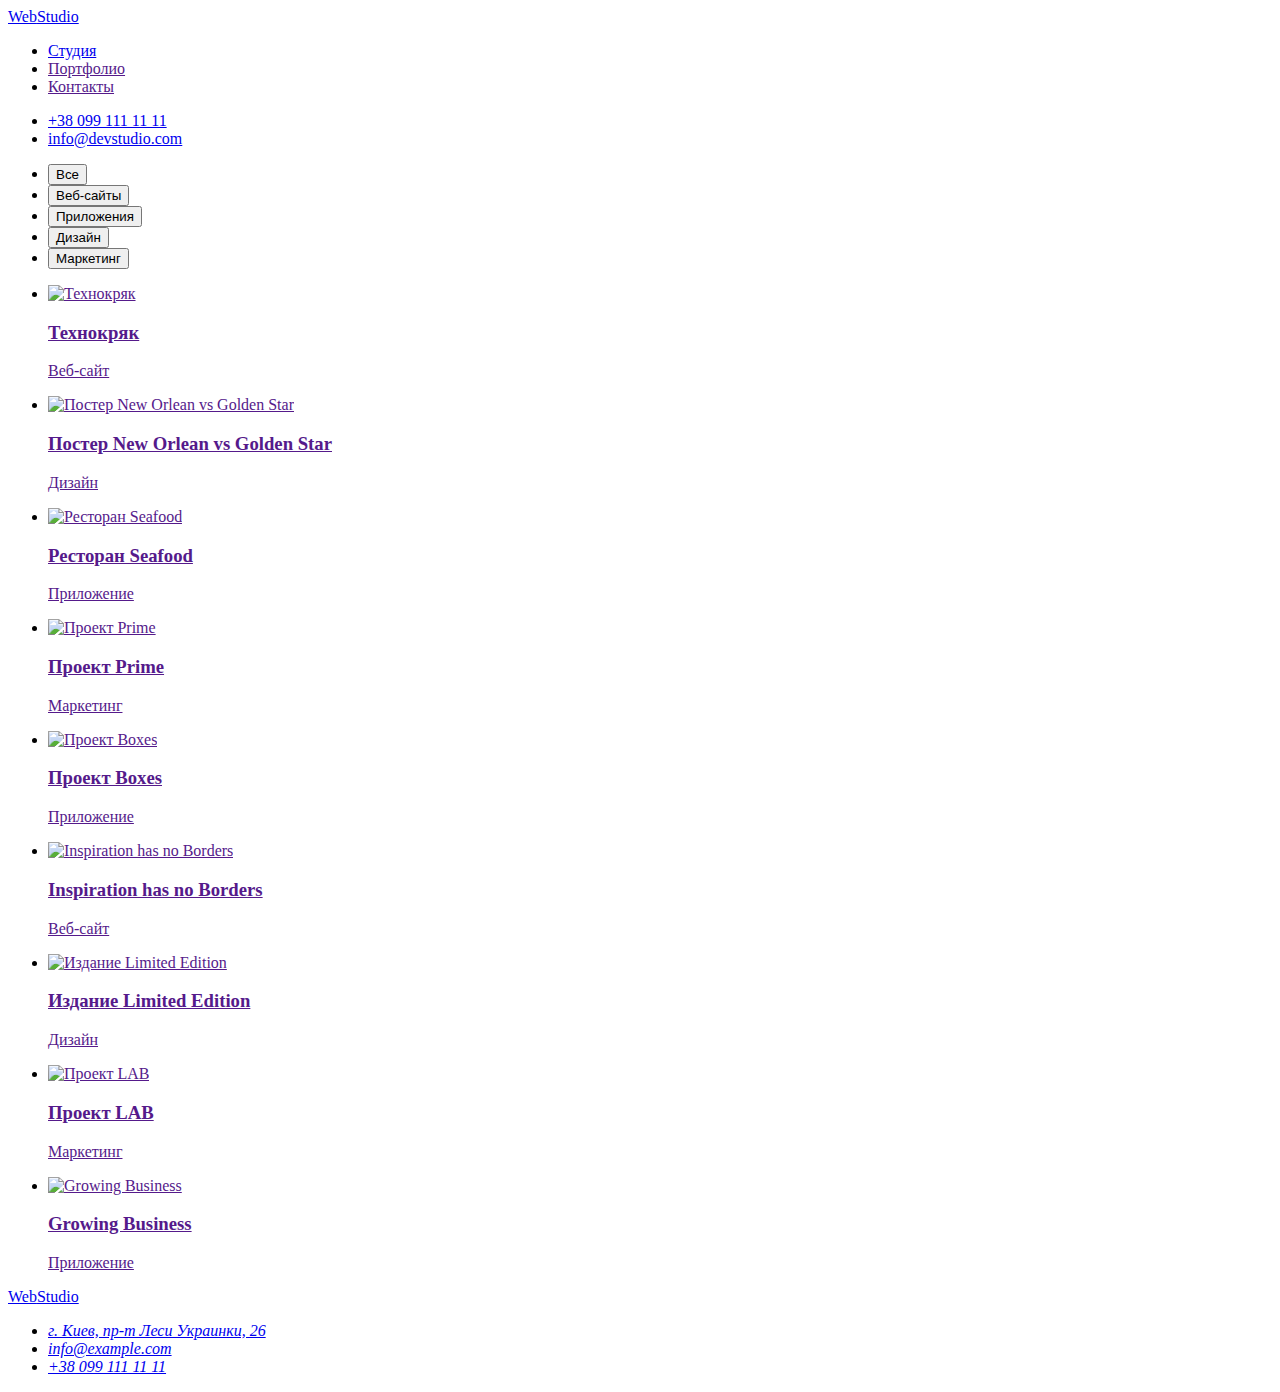
==== portfolio.html @ 96e8a057 "Add files via upload" ====
<!DOCTYPE html>
<html lang="ru">
<head>
    <meta charset="UTF-8">
    <meta http-equiv="X-UA-Compatible" content="IE=edge">
    <meta name="viewport" content="width=device-width, initial-scale=1.0">
    <title>Document</title>
    <link rel="preconnect" href="https://fonts.googleapis.com">
    <link rel="preconnect" href="https://fonts.gstatic.com" crossorigin>
    <link href="https://fonts.googleapis.com/css2?family=Raleway:wght@700&family=Roboto:wght@400;500;700;900&display=swap" rel="stylesheet">
    <link rel="stylesheet" href="https://cdnjs.cloudflare.com/ajax/libs/modern-normalize/1.1.0/modern-normalize.min.css"
        integrity="sha512-wpPYUAdjBVSE4KJnH1VR1HeZfpl1ub8YT/NKx4PuQ5NmX2tKuGu6U/JRp5y+Y8XG2tV+wKQpNHVUX03MfMFn9Q=="
        crossorigin="anonymous" referrerpolicy="no-referrer" />
    <link rel="stylesheet" href="css/style.css">
</head>
<body>
    <header>
                <a class="logo" href="http://info@devstudio.com">Web<span class="part-dark">Studio</span></a>
            <nav>
                 <ul>
                    <li><a class="nav-link" href="./index.html">Студия</a></li>
                    <li><a class="nav-link current" href="">Портфолио</a></li>
                    <li><a class="nav-link" href="">Контакты</a></li>
                </ul>
            </nav>
            <ul>
                <li><a class="header-link" href="tel:+380991111111">+38 099 111 11 11</a></li>
                <li><a class="header-link" href="mailto:http:/info@devstudio.com/">info@devstudio.com</a></li>
            </ul>
    </header>
<main>
    <section class="filtre">
    <ul>
        <li><button class="filtre-button pointer" type="button">Все</button></li>
        <li><button class="filtre-button" type="button">Веб-сайты</button></li>
        <li><button class="filtre-button" type="button">Приложения</button></li>
        <li><button class="filtre-button" type="button">Дизайн</button></li>
        <li><button class="filtre-button" type="button">Маркетинг</button></li>
    </ul>
    <ul>
        <li>
            <a class="filtre-link" href="">
                 <img src="./images/технокряк.jpg" width="370" alt="Технокряк">
                    <h3 class="products">Технокряк</h3>
                        <p class="description">Веб-сайт</p></a>
        </li>
        <li>
            <a class="filtre-link" href="">
                <img src="./images/постеры.jpg" width="370" alt="Постер New Orlean vs Golden Star">
                    <h3 class="products">Постер New Orlean vs Golden Star</h3>
                        <p class="description">Дизайн</p></a>
        </li>
        <li>
            <a class="filtre-link" href="">
                <img src="./images/ресторан.jpg" width="370" alt="Ресторан Seafood">
                    <h3 class="products">Ресторан Seafood</h3>
                        <p class="description">Приложение</p></a>
        </li>
        <li>
            <a class="filtre-link" href="">
                <img src="./images/прайм.jpg" width="370" alt="Проект Prime">
                    <h3 class="products">Проект Prime</h3>
                        <p class="description">Маркетинг</p></a>
        </li>
        <li>
            <a class="filtre-link" href="">
                <img src="./images/боксы.jpg" width="370" alt="Проект Boxes">
                    <h3 class="products">Проект Boxes</h3>
                        <p class="description">Приложение</p></a>
        </li>
        <li>
            <a class="filtre-link" href="">
                <img src="./images/вдохновение.jpg" width="370" alt="Inspiration has no Borders">
                    <h3 class="products">Inspiration has no Borders</h3>
                        <p class="description">Веб-сайт</p></a>
        </li>
        <li>
            <a class="filtre-link" href="">
                <img src="./images/издание.jpg" width="370" alt="Издание Limited Edition">
                    <h3 class="products">Издание Limited Edition</h3>
                        <p class="description">Дизайн</p></a>
        </li>
        <li>
            <a class="filtre-link" href="">
                <img src="./images/проэет-лаб.jpg" width="370" alt="Проект LAB">
                    <h3 class="products">Проект LAB</h3>
                        <p class="description">Маркетинг</p></a>
        </li>       
        <li>
            <a class="filtre-link" href="">
            <img src="./images/бизнес.jpg" width="370" alt="Growing Business">
            <h3 class="products">Growing Business</h3>
                <p class="description">Приложение</p></a>
        </li>
    </ul>
</section>
</main>
<footer>
    <a class="logo" href="http://info@devstudio.com">Web<span class="part-ligt">Studio</span></a>
    <address>
        <ul>
            <li><a class="google-link" href="https://goo.gl/maps/UvARyyBgwk577qVF6" target="_blank"
                    rel="noopener noreferre">г. Киев, пр-т Леси Украинки, 26</a></li>
            <li> <a class="footer-link" href="mailto:info@example.com/">info@example.com</a></li>
            <li> <a class="footer-link" href="tel:+380991111111">+38 099 111 11 11</a></li>
        </ul>
    </address>
</footer>
    
</body>
</html>
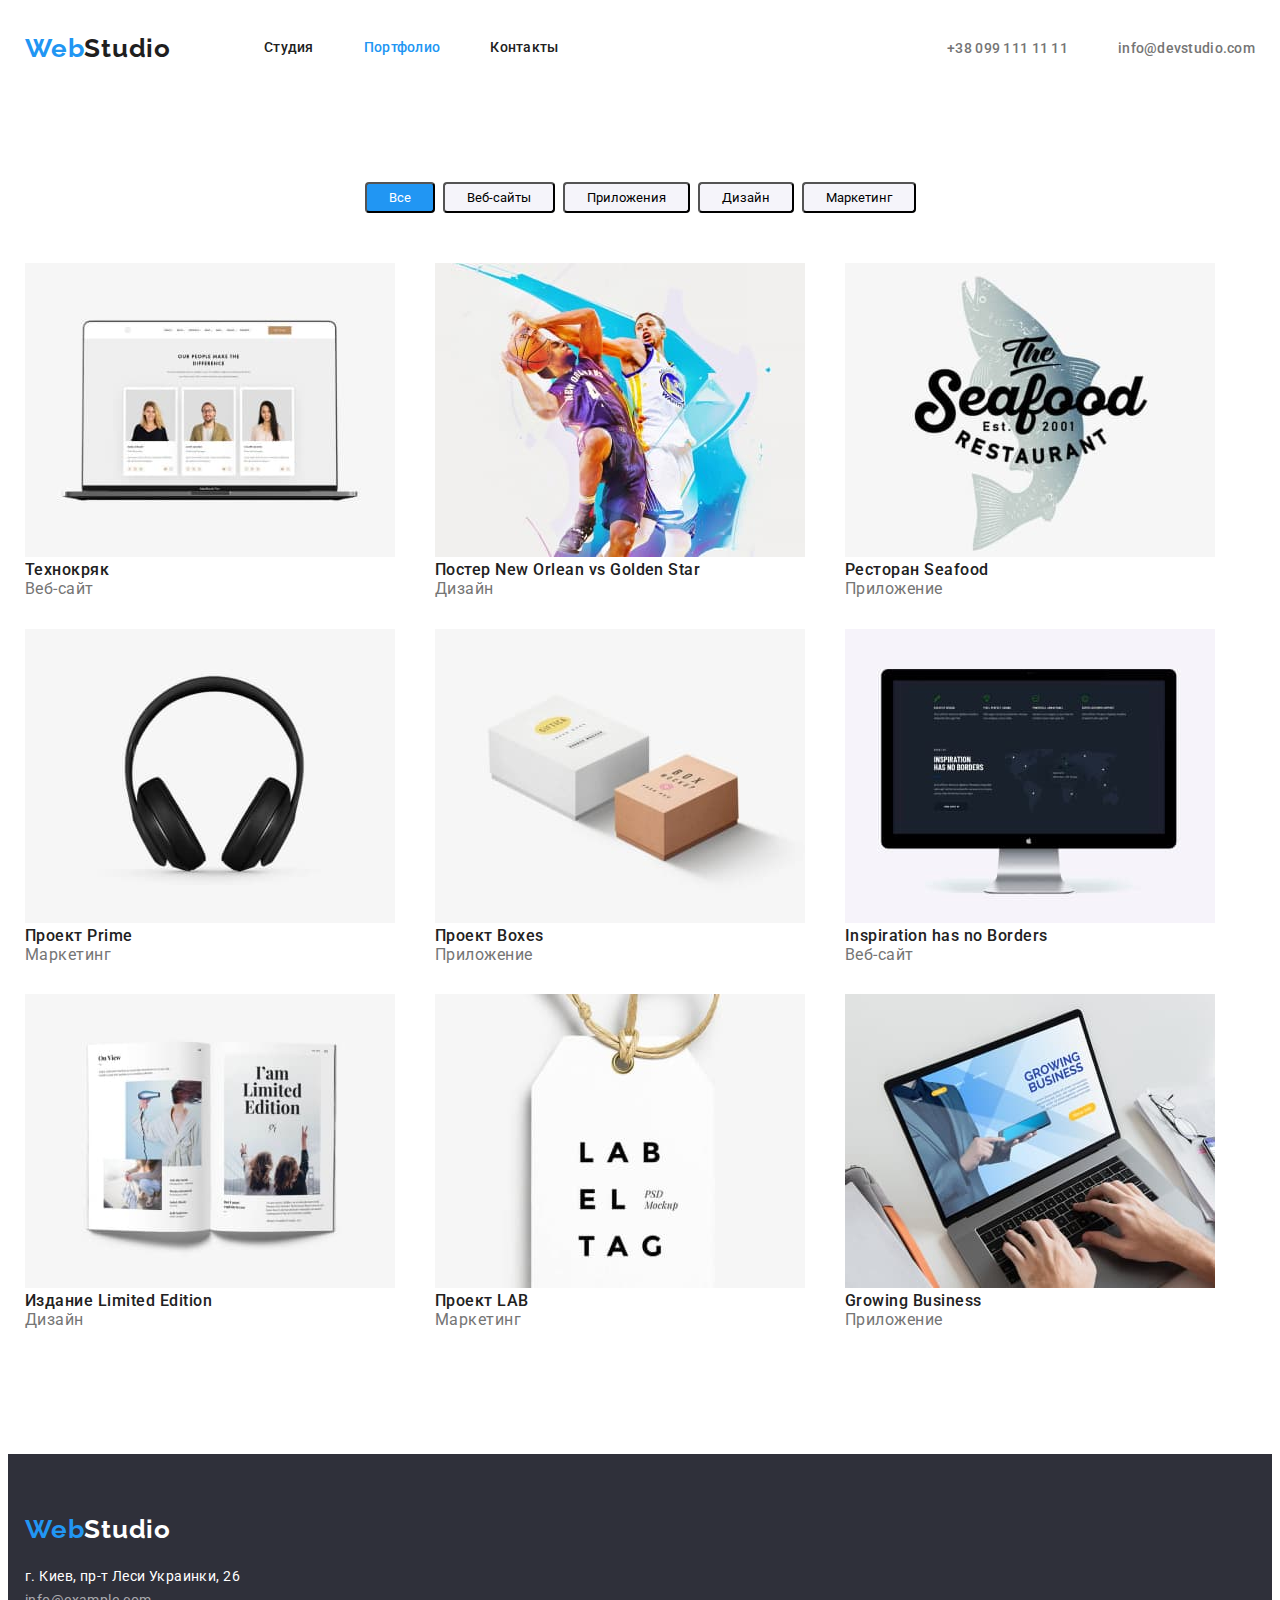
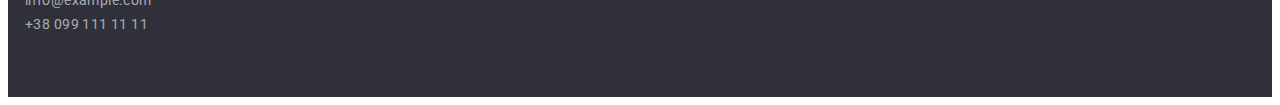
==== commit f0f1eb9e: "0.6.1 flexbox" ====
--- a/portfolio.html
+++ b/portfolio.html
@@ -15,96 +15,105 @@
 </head>
 <body>
     <header>
+        <div class="conteiner main-nav">
                 <a class="logo" href="http://info@devstudio.com">Web<span class="part-dark">Studio</span></a>
             <nav>
-                 <ul>
-                    <li><a class="nav-link" href="./index.html">Студия</a></li>
-                    <li><a class="nav-link current" href="">Портфолио</a></li>
-                    <li><a class="nav-link" href="">Контакты</a></li>
+                 <ul class="site-nav">
+                    <li class="item"><a class="nav-link" href="./index.html">Студия</a></li>
+                    <li class="item"><a class="nav-link current" href="">Портфолио</a></li>
+                    <li class="item"><a class="nav-link" href="">Контакты</a></li>
                 </ul>
             </nav>
-            <ul>
-                <li><a class="header-link" href="tel:+380991111111">+38 099 111 11 11</a></li>
-                <li><a class="header-link" href="mailto:http:/info@devstudio.com/">info@devstudio.com</a></li>
+            <ul class="auth-nav">
+                <li class="item"><a class="header-link" href="tel:+380991111111">+38 099 111 11 11</a></li>
+                <li class="item"><a class="header-link" href="mailto:http:/info@devstudio.com/">info@devstudio.com</a></li>
             </ul>
+            </div>
     </header>
 <main>
-    <section class="filtre">
-    <ul>
-        <li><button class="filtre-button pointer" type="button">Все</button></li>
-        <li><button class="filtre-button" type="button">Веб-сайты</button></li>
-        <li><button class="filtre-button" type="button">Приложения</button></li>
-        <li><button class="filtre-button" type="button">Дизайн</button></li>
-        <li><button class="filtre-button" type="button">Маркетинг</button></li>
+    <div class="conteiner">
+    <section class="section filtre">
+    <ul class="site-filtre">
+        <li class="other"><button class="filtre-button pointer" type="button">Все</button></li>
+        <li class="other"><button class="filtre-button" type="button">Веб-сайты</button></li>
+        <li class="other"><button class="filtre-button" type="button">Приложения</button></li>
+        <li class="other"><button class="filtre-button" type="button">Дизайн</button></li>
+        <li class="other"><button class="filtre-button" type="button">Маркетинг</button></li>
     </ul>
-    <ul>
-        <li>
+    <div class="flex-conteiner"></div>
+    <ul class="previev">
+        <li class="previev-element">
             <a class="filtre-link" href="">
                  <img src="./images/технокряк.jpg" width="370" alt="Технокряк">
                     <h3 class="products">Технокряк</h3>
                         <p class="description">Веб-сайт</p></a>
         </li>
-        <li>
+        <li class="previev-element">
             <a class="filtre-link" href="">
                 <img src="./images/постеры.jpg" width="370" alt="Постер New Orlean vs Golden Star">
                     <h3 class="products">Постер New Orlean vs Golden Star</h3>
                         <p class="description">Дизайн</p></a>
         </li>
-        <li>
+        <li class="previev-element">
             <a class="filtre-link" href="">
                 <img src="./images/ресторан.jpg" width="370" alt="Ресторан Seafood">
                     <h3 class="products">Ресторан Seafood</h3>
                         <p class="description">Приложение</p></a>
         </li>
-        <li>
+        <li class="previev-element">
             <a class="filtre-link" href="">
                 <img src="./images/прайм.jpg" width="370" alt="Проект Prime">
                     <h3 class="products">Проект Prime</h3>
                         <p class="description">Маркетинг</p></a>
         </li>
-        <li>
+        <li class="previev-element">
             <a class="filtre-link" href="">
                 <img src="./images/боксы.jpg" width="370" alt="Проект Boxes">
                     <h3 class="products">Проект Boxes</h3>
                         <p class="description">Приложение</p></a>
         </li>
-        <li>
+        <li class="previev-element">
             <a class="filtre-link" href="">
                 <img src="./images/вдохновение.jpg" width="370" alt="Inspiration has no Borders">
                     <h3 class="products">Inspiration has no Borders</h3>
                         <p class="description">Веб-сайт</p></a>
         </li>
-        <li>
+        <li class="previev-element">
             <a class="filtre-link" href="">
                 <img src="./images/издание.jpg" width="370" alt="Издание Limited Edition">
                     <h3 class="products">Издание Limited Edition</h3>
                         <p class="description">Дизайн</p></a>
         </li>
-        <li>
+        <li class="previev-element">
             <a class="filtre-link" href="">
                 <img src="./images/проэет-лаб.jpg" width="370" alt="Проект LAB">
                     <h3 class="products">Проект LAB</h3>
                         <p class="description">Маркетинг</p></a>
         </li>       
-        <li>
+        <li class="previev-element">
             <a class="filtre-link" href="">
             <img src="./images/бизнес.jpg" width="370" alt="Growing Business">
             <h3 class="products">Growing Business</h3>
                 <p class="description">Приложение</p></a>
         </li>
     </ul>
+    </div>
 </section>
 </main>
 <footer>
+    <div class="conteiner">
+        <div class="footer-logo">
     <a class="logo" href="http://info@devstudio.com">Web<span class="part-ligt">Studio</span></a>
+    </div>
     <address>
-        <ul>
+        <ul class="address-list">
             <li><a class="google-link" href="https://goo.gl/maps/UvARyyBgwk577qVF6" target="_blank"
                     rel="noopener noreferre">г. Киев, пр-т Леси Украинки, 26</a></li>
             <li> <a class="footer-link" href="mailto:info@example.com/">info@example.com</a></li>
             <li> <a class="footer-link" href="tel:+380991111111">+38 099 111 11 11</a></li>
         </ul>
     </address>
+    </div>
 </footer>
     
 </body>
--- a/css/style.css
+++ b/css/style.css
@@ -0,0 +1,364 @@
+/*белый #ffffff; */
+/*цвет фона #2F303A; */
+/*акцент #2196F3; */
+/* прозрачный color: rgba(255, 255, 255, 0.6);*/
+
+:root {
+  --title-text-color: #212121;
+  --primary-text-color: #757575;
+  --acent-color: #2196f3;
+  --basic-white-color: #ffffff;
+  --primary-background-color: #2f303a;
+  --batton-background-color: #f5f4fa;
+}
+
+body {
+  font-family: Roboto, sans-serif;
+  background-color: var(--basic-white-color);
+}
+ul,
+p,
+h3 {
+  list-style: none;
+  padding: 0;
+  margin: 0;
+}
+
+.section {
+  padding-top: 94px;
+  padding-bottom: 94px;
+}
+
+.conteiner {
+  width: 1230px;
+  padding-left: 15px;
+  padding-right: 15px;
+  margin-left: auto;
+  margin-right: auto;
+}
+
+.main-nav {
+  display: flex;
+  align-items: center;
+}
+/*--------Шапка--------*/
+
+.site-nav {
+  display: flex;
+  margin-left: 93px;
+}
+
+.site-nav .item + .item {
+  margin-left: 50px;
+}
+
+.auth-nav {
+  display: flex;
+  margin-left: auto;
+}
+
+.auth-nav .item + .item {
+  margin-left: 50px;
+}
+
+.logo {
+  font-family: Raleway, sans-serif;
+  font-weight: 700;
+  font-size: 26px;
+  line-height: 1.19;
+  letter-spacing: 0.03em;
+  text-decoration: none;
+  color: var(--acent-color);
+}
+.part-dark {
+  color: #1f1f1f;
+}
+.part-ligt {
+  color: var(--basic-white-color);
+}
+.nav-link {
+  font-weight: 500;
+  font-size: 14px;
+  line-height: 1.14;
+  letter-spacing: 0.02em;
+  text-decoration: none;
+  color: var(--title-text-color);
+  padding-top: 32px;
+  padding-bottom: 32px;
+  display: block;
+}
+.nav-link:hover,
+:focus {
+  color: var(--acent-color);
+}
+.nav-link.current {
+  font-weight: 500;
+  font-size: 14px;
+  line-height: 1.14;
+  letter-spacing: 0.02em;
+  text-decoration: none;
+  color: var(--acent-color);
+  padding-top: 32px;
+  padding-bottom: 32px;
+  display: block;
+}
+
+.header-link {
+  font-weight: 500;
+  font-size: 14px;
+  line-height: 1.14;
+  letter-spacing: 0.02em;
+  text-decoration: none;
+  color: var(--primary-text-color);
+}
+.header-link:hover,
+:focus {
+  color: var(--acent-color);
+}
+
+/*--------Герой--------*/
+
+.hero {
+  width: 1600px;
+  background-color: var(--primary-background-color);
+  margin-top: 0;
+  margin-bottom: 0;
+  text-align: center;
+}
+
+.hero-title {
+  font-weight: 900;
+  font-size: 44px;
+  line-height: 1.36;
+  text-align: center;
+  letter-spacing: 0.06em;
+  text-transform: uppercase;
+  padding: 0;
+  margin: 0;
+  padding-top: 200px;
+  margin-bottom: 30px;
+}
+
+.button {
+  display: inline-block;
+  font-family: inherit;
+  background-color: var(--acent-color);
+  color: var(--basic-white-color);
+  cursor: pointer;
+  padding: 10px 32px;
+  box-shadow: 0px 4px 4px rgba(0, 0, 0, 0.15);
+  border-radius: 4px;
+}
+button:hover,
+:focus {
+  background-color: #188ce8;
+}
+
+.button-conteiner {
+  padding-bottom: 200px;
+}
+
+.hero-title {
+  font-weight: 900;
+  font-size: 44px;
+  line-height: 1.36;
+  text-align: center;
+  color: var(--basic-white-color);
+}
+
+/* кнопки портфолио */
+
+.filtre-button {
+  font-family: inherit;
+  background-color: var(--batton-background-color);
+  cursor: pointer;
+  background: #f5f4fa;
+  border-radius: 4px;
+  padding: 6px 22px;
+}
+.filtre-button:hover,
+:focus {
+  color: var(--basic-white-color);
+  background-color: var(--acent-color);
+}
+.pointer {
+  color: var(--basic-white-color);
+  background-color: var(--acent-color);
+}
+
+/*карточки портфолио */
+
+.site-filtre {
+  display: flex;
+  justify-content: center;
+  margin-bottom: 50px;
+}
+
+.site-filtre .other + .other {
+  margin-left: 8px;
+}
+
+.previev {
+  display: flex;
+  flex-wrap: wrap;
+}
+.previev-element {
+  width: 380px;
+  margin-right: 30px;
+  margin-bottom: 30px;
+}
+.previev :nth-child(3n) {
+  margin-right: 0;
+}
+.previev:nth-last-child(3) {
+  margin-bottom: 0;
+}
+
+/*--------Особенности--------*/
+
+.features-title {
+  font-weight: 700;
+  font-size: 14px;
+  line-height: 1.14;
+  letter-spacing: 0.03em;
+  text-transform: uppercase;
+  color: var(--title-text-color);
+  margin: 0;
+  padding: 0;
+}
+
+.feature-list {
+  display: flex;
+}
+
+.feature-list .item {
+  width: 270px;
+}
+
+.feature-list .item + .item {
+  margin-left: 30px;
+}
+
+.features,
+.p {
+  font-size: 14px;
+  line-height: 1.71;
+  letter-spacing: 0.03em;
+  color: var(--primary-text-color);
+}
+
+/*--------Чем мы занимаемся--------*/
+
+.work-title {
+  font-weight: 700;
+  font-size: 36px;
+  line-height: 1.16;
+  text-align: center;
+  letter-spacing: 0.03em;
+  color: var(--title-text-color);
+  margin-top: 0;
+  margin-bottom: 50px;
+  padding: 0;
+}
+
+.products {
+  font-weight: 500;
+  font-size: 16px;
+  line-height: 1.18;
+  letter-spacing: 0.03em;
+  color: var(--title-text-color);
+}
+.description {
+  font-size: 16px;
+  line-height: 1.18;
+  letter-spacing: 0.03em;
+  color: var(--primary-text-color);
+}
+
+.filtre-link {
+  text-decoration: none;
+}
+
+.work-list {
+  display: flex;
+}
+.work-list .item + .item {
+  margin-left: 30px;
+}
+
+/*--------Наша команда--------*/
+
+.team {
+  background-color: var(--batton-background-color);
+}
+
+.team-photo {
+  margin-top: 0;
+  margin-bottom: 30px;
+}
+.team-title {
+  font-weight: 700;
+  font-size: 36px;
+  line-height: 1.16;
+  text-align: center;
+  letter-spacing: 0.03em;
+  color: var(--title-text-color);
+  margin-top: 0;
+  margin-bottom: 50px;
+}
+.team-name {
+  font-weight: 500;
+  font-size: 16px;
+  line-height: 1.18;
+  text-align: center;
+  letter-spacing: 0.03em;
+  color: var(--title-text-color);
+  margin-top: 0;
+  margin-bottom: 10px;
+}
+.team-profession {
+  font-size: 16px;
+  line-height: 1.18;
+  text-align: center;
+  letter-spacing: 0.03em;
+  color: var(--primary-text-color);
+  padding-bottom: 30px;
+}
+
+.team-list {
+  display: flex;
+}
+
+.team-list .item + .item {
+  margin-left: 30px;
+}
+/*--------Подвал--------*/
+
+footer {
+  background-color: var(--primary-background-color);
+}
+.google-link {
+  font-style: normal;
+  font-size: 14px;
+  line-height: 1.71;
+  letter-spacing: 0.03em;
+  color: var(--basic-white-color);
+  text-decoration: none;
+}
+.footer-link {
+  font-style: normal;
+  font-size: 14px;
+  line-height: 1.71;
+  letter-spacing: 0.03em;
+  color: rgba(255, 255, 255, 0.6);
+  text-decoration: none;
+}
+
+.footer-logo {
+  padding-top: 60px;
+}
+
+.address-list {
+  margin-top: 20px;
+  padding-bottom: 60px;
+}
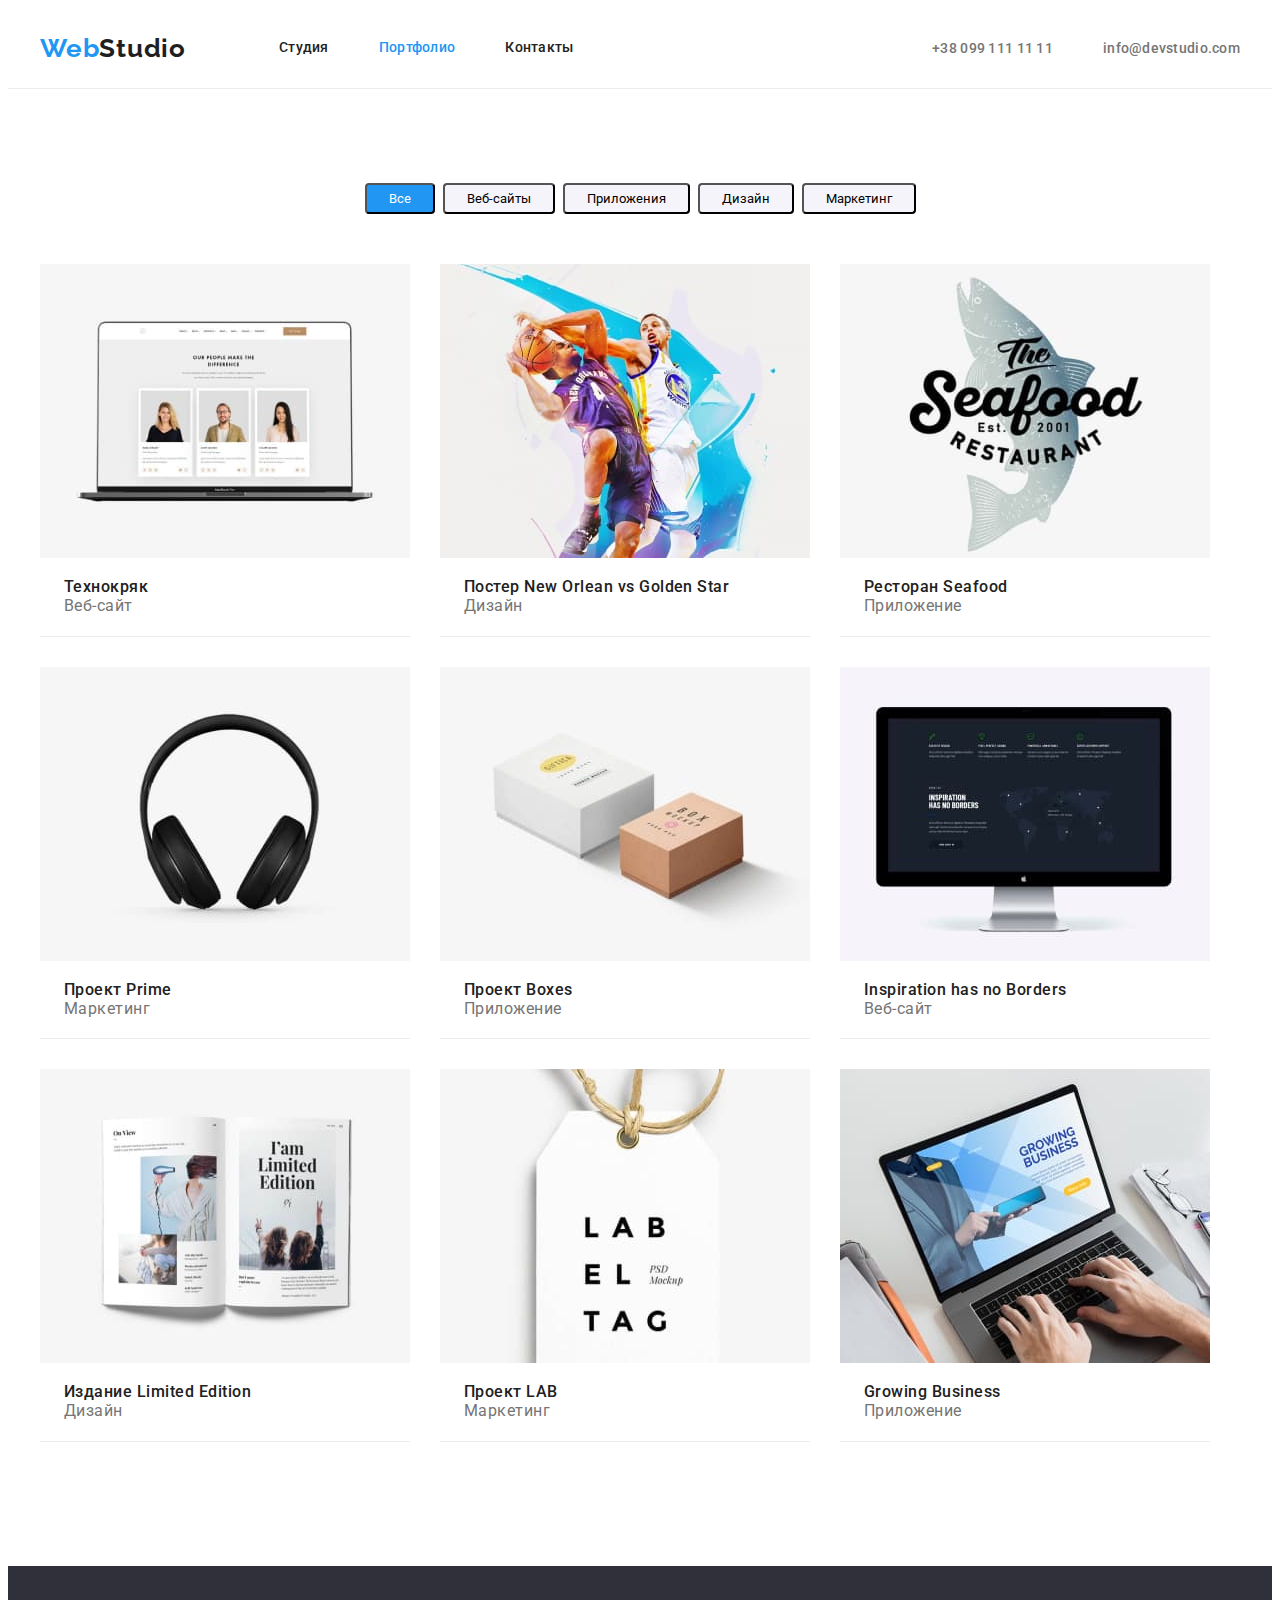
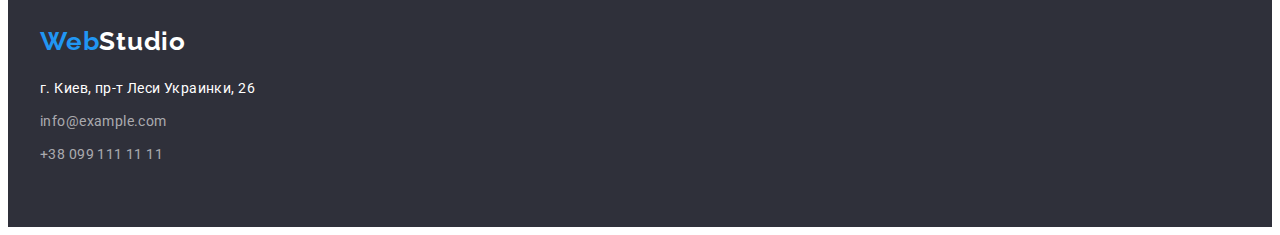
==== commit fe00520b: "06.03 Flexbox" ====
--- a/portfolio.html
+++ b/portfolio.html
@@ -17,8 +17,8 @@
     <header>
         <div class="conteiner main-nav">
                 <a class="logo" href="http://info@devstudio.com">Web<span class="part-dark">Studio</span></a>
-            <nav>
-                 <ul class="site-nav">
+            <nav class="site-nav">
+                 <ul class="list-nav">
                     <li class="item"><a class="nav-link" href="./index.html">Студия</a></li>
                     <li class="item"><a class="nav-link current" href="">Портфолио</a></li>
                     <li class="item"><a class="nav-link" href="">Контакты</a></li>
@@ -45,76 +45,94 @@
         <li class="previev-element">
             <a class="filtre-link" href="">
                  <img src="./images/технокряк.jpg" width="370" alt="Технокряк">
+                 <div class="filtre-element">
                     <h3 class="products">Технокряк</h3>
                         <p class="description">Веб-сайт</p></a>
+                        </div>
         </li>
         <li class="previev-element">
             <a class="filtre-link" href="">
                 <img src="./images/постеры.jpg" width="370" alt="Постер New Orlean vs Golden Star">
+                <div class="filtre-element">
                     <h3 class="products">Постер New Orlean vs Golden Star</h3>
                         <p class="description">Дизайн</p></a>
+                        </div>
         </li>
         <li class="previev-element">
             <a class="filtre-link" href="">
                 <img src="./images/ресторан.jpg" width="370" alt="Ресторан Seafood">
+                <div class="filtre-element">
                     <h3 class="products">Ресторан Seafood</h3>
                         <p class="description">Приложение</p></a>
+                        </div>
         </li>
         <li class="previev-element">
             <a class="filtre-link" href="">
                 <img src="./images/прайм.jpg" width="370" alt="Проект Prime">
+                <div class="filtre-element">
                     <h3 class="products">Проект Prime</h3>
                         <p class="description">Маркетинг</p></a>
+                        </div>
         </li>
         <li class="previev-element">
             <a class="filtre-link" href="">
                 <img src="./images/боксы.jpg" width="370" alt="Проект Boxes">
+                <div class="filtre-element">
                     <h3 class="products">Проект Boxes</h3>
                         <p class="description">Приложение</p></a>
+                        </div>
         </li>
         <li class="previev-element">
             <a class="filtre-link" href="">
                 <img src="./images/вдохновение.jpg" width="370" alt="Inspiration has no Borders">
+                <div class="filtre-element">
                     <h3 class="products">Inspiration has no Borders</h3>
                         <p class="description">Веб-сайт</p></a>
+                        </div>
         </li>
         <li class="previev-element">
             <a class="filtre-link" href="">
                 <img src="./images/издание.jpg" width="370" alt="Издание Limited Edition">
+                <div class="filtre-element">
                     <h3 class="products">Издание Limited Edition</h3>
                         <p class="description">Дизайн</p></a>
+                        </div>
         </li>
         <li class="previev-element">
             <a class="filtre-link" href="">
                 <img src="./images/проэет-лаб.jpg" width="370" alt="Проект LAB">
+                <div class="filtre-element">
                     <h3 class="products">Проект LAB</h3>
                         <p class="description">Маркетинг</p></a>
+                        </div>
         </li>       
         <li class="previev-element">
             <a class="filtre-link" href="">
             <img src="./images/бизнес.jpg" width="370" alt="Growing Business">
+            <div class="filtre-element">
             <h3 class="products">Growing Business</h3>
                 <p class="description">Приложение</p></a>
+                </div>
         </li>
     </ul>
     </div>
 </section>
 </main>
-<footer>
-    <div class="conteiner">
-        <div class="footer-logo">
-    <a class="logo" href="http://info@devstudio.com">Web<span class="part-ligt">Studio</span></a>
-    </div>
-    <address>
-        <ul class="address-list">
-            <li><a class="google-link" href="https://goo.gl/maps/UvARyyBgwk577qVF6" target="_blank"
-                    rel="noopener noreferre">г. Киев, пр-т Леси Украинки, 26</a></li>
-            <li> <a class="footer-link" href="mailto:info@example.com/">info@example.com</a></li>
-            <li> <a class="footer-link" href="tel:+380991111111">+38 099 111 11 11</a></li>
-        </ul>
-    </address>
-    </div>
-</footer>
+    <footer>
+        <div class="conteiner">
+            <div class="element-logo">
+                <a class="logo" href="http://info@devstudio.com">Web<span class="part-ligt">Studio</span></a>
+            </div>
+                <address>
+                    <ul class="address-list">
+                        <li> <a class="google-link" href="https://goo.gl/maps/UvARyyBgwk577qVF6" target="_blank"
+                            rel="noopener noreferre">г. Киев, пр-т Леси Украинки, 26</a></li>
+                        <li> <a class="footer-link" href="mailto:info@example.com/">info@example.com</a></li>
+                        <li> <a class="footer-link" href="tel:+380991111111">+38 099 111 11 11</a></li>
+                    </ul>
+                </address>
+        </div>
+    </footer>
     
 </body>
 </html>--- a/css/style.css
+++ b/css/style.css
@@ -10,12 +10,18 @@
   --basic-white-color: #ffffff;
   --primary-background-color: #2f303a;
   --batton-background-color: #f5f4fa;
+  --border-color: #ececec;
 }
 
 body {
   font-family: Roboto, sans-serif;
   background-color: var(--basic-white-color);
 }
+
+img {
+  display: block;
+}
+
 ul,
 p,
 h3 {
@@ -30,7 +36,7 @@
 }
 
 .conteiner {
-  width: 1230px;
+  width: 1200px;
   padding-left: 15px;
   padding-right: 15px;
   margin-left: auto;
@@ -41,14 +47,24 @@
   display: flex;
   align-items: center;
 }
+
+header {
+  border-bottom-style: solid;
+  border-bottom-color: var(--border-color);
+  border-bottom-width: 1px;
+}
+
 /*--------Шапка--------*/
 
 .site-nav {
-  display: flex;
   margin-left: 93px;
 }
 
-.site-nav .item + .item {
+.list-nav {
+  display: flex;
+}
+
+.list-nav .item + .item {
   margin-left: 50px;
 }
 
@@ -118,12 +134,13 @@
 
 /*--------Герой--------*/
 
-.hero {
-  width: 1600px;
+.section-hero {
   background-color: var(--primary-background-color);
   margin-top: 0;
   margin-bottom: 0;
   text-align: center;
+  padding-top: 200px;
+  padding-bottom: 200px;
 }
 
 .hero-title {
@@ -135,7 +152,6 @@
   text-transform: uppercase;
   padding: 0;
   margin: 0;
-  padding-top: 200px;
   margin-bottom: 30px;
 }
 
@@ -152,10 +168,6 @@
 button:hover,
 :focus {
   background-color: #188ce8;
-}
-
-.button-conteiner {
-  padding-bottom: 200px;
 }
 
 .hero-title {
@@ -203,9 +215,12 @@
   flex-wrap: wrap;
 }
 .previev-element {
-  width: 380px;
+  width: 370px;
   margin-right: 30px;
   margin-bottom: 30px;
+  border-bottom-style: solid;
+  border-bottom-color: var(--border-color);
+  border-bottom-width: 1px;
 }
 .previev :nth-child(3n) {
   margin-right: 0;
@@ -214,6 +229,10 @@
   margin-bottom: 0;
 }
 
+.filtre-element {
+  padding: 20px 24px;
+}
+
 /*--------Особенности--------*/
 
 .features-title {
@@ -223,7 +242,7 @@
   letter-spacing: 0.03em;
   text-transform: uppercase;
   color: var(--title-text-color);
-  margin: 0;
+  margin-bottom: 10px;
   padding: 0;
 }
 
@@ -294,7 +313,6 @@
 
 .team-photo {
   margin-top: 0;
-  margin-bottom: 30px;
 }
 .team-title {
   font-weight: 700;
@@ -332,6 +350,11 @@
 .team-list .item + .item {
   margin-left: 30px;
 }
+.team-elements {
+  padding-top: 30px;
+  padding-bottom: 30px;
+}
+
 /*--------Подвал--------*/
 
 footer {
@@ -354,11 +377,17 @@
   text-decoration: none;
 }
 
-.footer-logo {
+.element-logo {
   padding-top: 60px;
-}
-
+  margin-bottom: 20px;
+}
 .address-list {
-  margin-top: 20px;
   padding-bottom: 60px;
 }
+.address-list li {
+  margin-bottom: 9px;
+}
+
+.address-list :last-child {
+  margin-bottom: 0;
+}
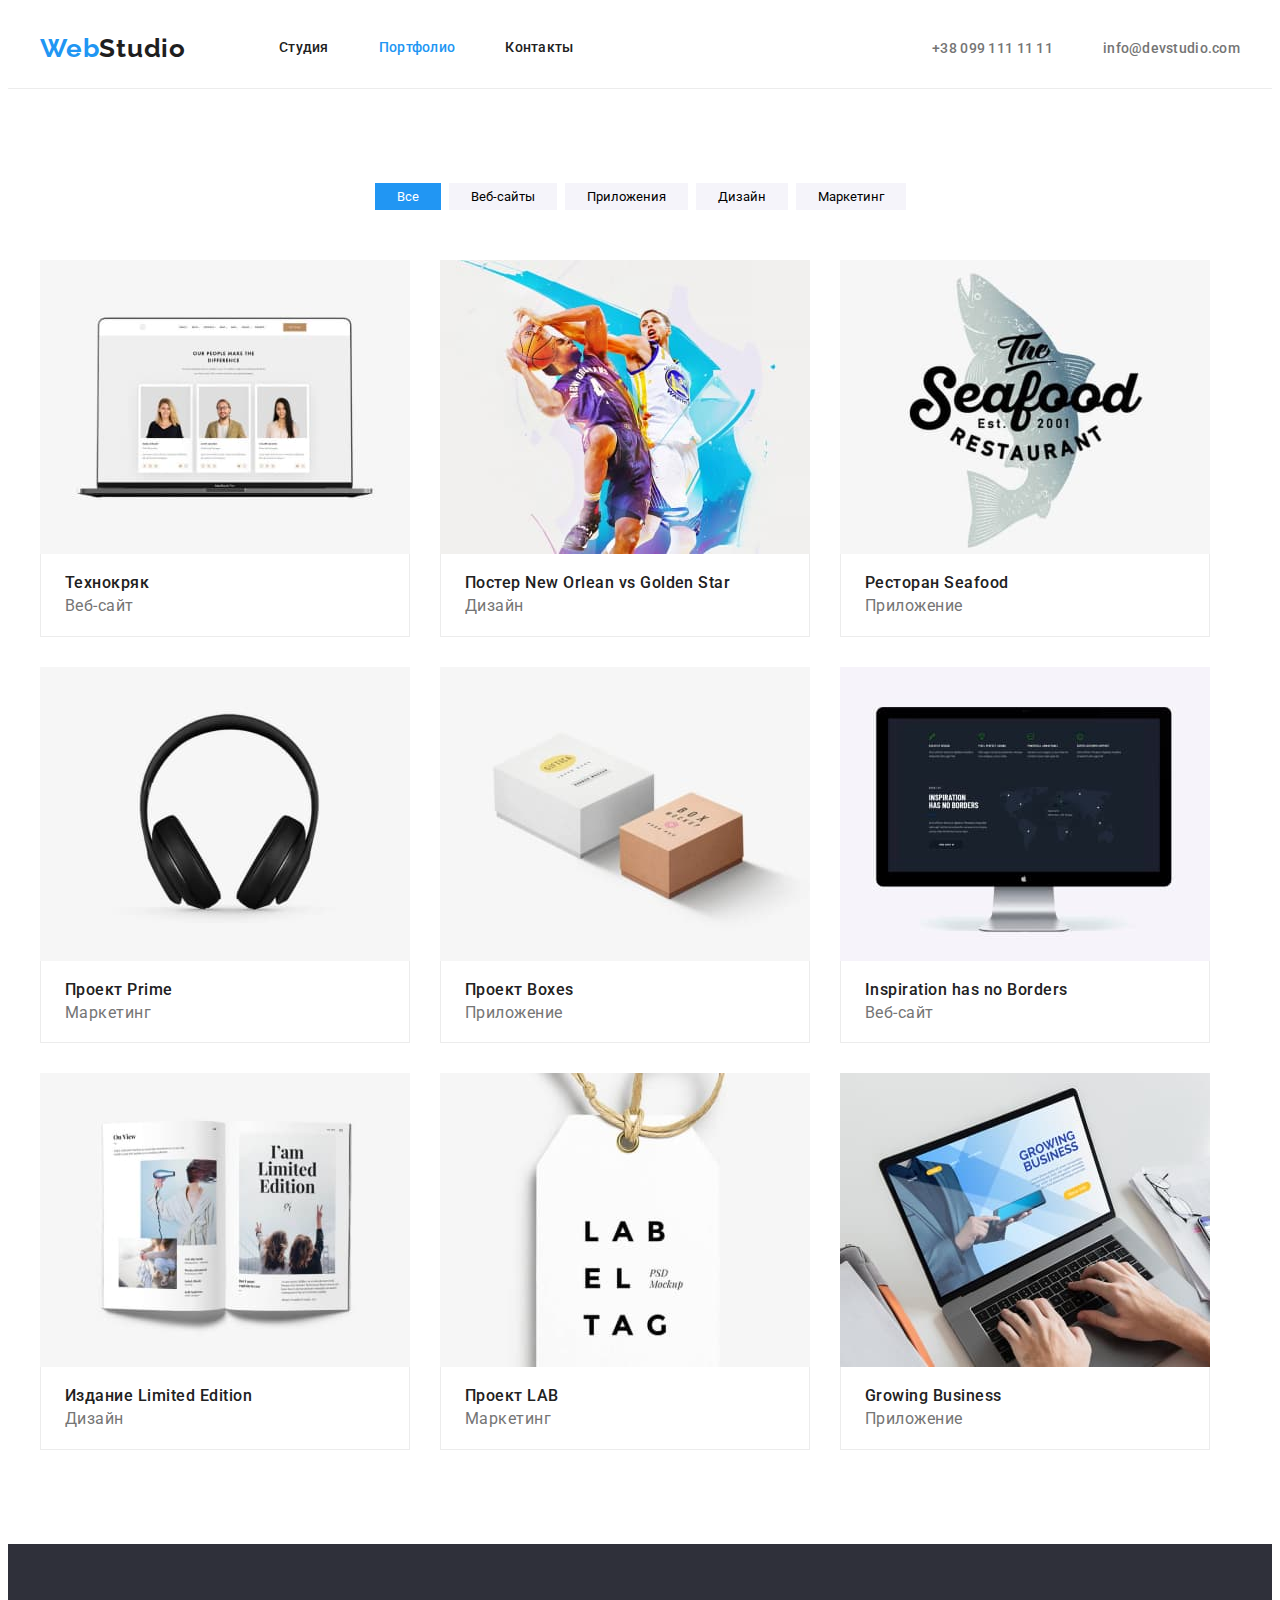
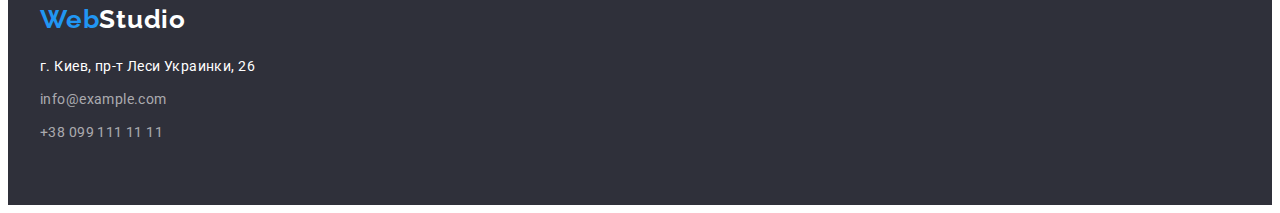
==== commit 9b547857: "06.4flexbox" ====
--- a/portfolio.html
+++ b/portfolio.html
@@ -31,8 +31,8 @@
             </div>
     </header>
 <main>
-    <div class="conteiner">
     <section class="section filtre">
+        <div class="conteiner">
     <ul class="site-filtre">
         <li class="other"><button class="filtre-button pointer" type="button">Все</button></li>
         <li class="other"><button class="filtre-button" type="button">Веб-сайты</button></li>
@@ -40,7 +40,6 @@
         <li class="other"><button class="filtre-button" type="button">Дизайн</button></li>
         <li class="other"><button class="filtre-button" type="button">Маркетинг</button></li>
     </ul>
-    <div class="flex-conteiner"></div>
     <ul class="previev">
         <li class="previev-element">
             <a class="filtre-link" href="">
@@ -55,64 +54,72 @@
                 <img src="./images/постеры.jpg" width="370" alt="Постер New Orlean vs Golden Star">
                 <div class="filtre-element">
                     <h3 class="products">Постер New Orlean vs Golden Star</h3>
-                        <p class="description">Дизайн</p></a>
+                        <p class="description">Дизайн</p>
                         </div>
+                        </a>
         </li>
         <li class="previev-element">
             <a class="filtre-link" href="">
                 <img src="./images/ресторан.jpg" width="370" alt="Ресторан Seafood">
                 <div class="filtre-element">
                     <h3 class="products">Ресторан Seafood</h3>
-                        <p class="description">Приложение</p></a>
+                        <p class="description">Приложение</p>
                         </div>
+                        </a>
         </li>
         <li class="previev-element">
             <a class="filtre-link" href="">
                 <img src="./images/прайм.jpg" width="370" alt="Проект Prime">
                 <div class="filtre-element">
                     <h3 class="products">Проект Prime</h3>
-                        <p class="description">Маркетинг</p></a>
+                        <p class="description">Маркетинг</p>
                         </div>
+                        </a>
         </li>
         <li class="previev-element">
             <a class="filtre-link" href="">
                 <img src="./images/боксы.jpg" width="370" alt="Проект Boxes">
                 <div class="filtre-element">
                     <h3 class="products">Проект Boxes</h3>
-                        <p class="description">Приложение</p></a>
+                        <p class="description">Приложение</p>
                         </div>
+                        </a>
         </li>
         <li class="previev-element">
             <a class="filtre-link" href="">
                 <img src="./images/вдохновение.jpg" width="370" alt="Inspiration has no Borders">
                 <div class="filtre-element">
                     <h3 class="products">Inspiration has no Borders</h3>
-                        <p class="description">Веб-сайт</p></a>
+                        <p class="description">Веб-сайт</p>
                         </div>
+                        </a>
         </li>
         <li class="previev-element">
             <a class="filtre-link" href="">
                 <img src="./images/издание.jpg" width="370" alt="Издание Limited Edition">
                 <div class="filtre-element">
                     <h3 class="products">Издание Limited Edition</h3>
-                        <p class="description">Дизайн</p></a>
+                        <p class="description">Дизайн</p>
                         </div>
+                        </a>
         </li>
         <li class="previev-element">
             <a class="filtre-link" href="">
                 <img src="./images/проэет-лаб.jpg" width="370" alt="Проект LAB">
                 <div class="filtre-element">
                     <h3 class="products">Проект LAB</h3>
-                        <p class="description">Маркетинг</p></a>
+                        <p class="description">Маркетинг</p>
                         </div>
+                        </a>
         </li>       
         <li class="previev-element">
             <a class="filtre-link" href="">
             <img src="./images/бизнес.jpg" width="370" alt="Growing Business">
             <div class="filtre-element">
             <h3 class="products">Growing Business</h3>
-                <p class="description">Приложение</p></a>
-                </div>
+                <p class="description">Приложение</p>
+            </div>
+                </a>
         </li>
     </ul>
     </div>
@@ -120,17 +127,15 @@
 </main>
     <footer>
         <div class="conteiner">
-            <div class="element-logo">
-                <a class="logo" href="http://info@devstudio.com">Web<span class="part-ligt">Studio</span></a>
-            </div>
-                <address>
-                    <ul class="address-list">
-                        <li> <a class="google-link" href="https://goo.gl/maps/UvARyyBgwk577qVF6" target="_blank"
+            <a class="logo" href="http://info@devstudio.com">Web<span class="part-ligt">Studio</span></a>
+            <address>
+                <ul class="address-list">
+                    <li> <a class="google-link" href="https://goo.gl/maps/UvARyyBgwk577qVF6" target="_blank"
                             rel="noopener noreferre">г. Киев, пр-т Леси Украинки, 26</a></li>
-                        <li> <a class="footer-link" href="mailto:info@example.com/">info@example.com</a></li>
-                        <li> <a class="footer-link" href="tel:+380991111111">+38 099 111 11 11</a></li>
-                    </ul>
-                </address>
+                    <li> <a class="footer-link" href="mailto:info@example.com/">info@example.com</a></li>
+                    <li> <a class="footer-link" href="tel:+380991111111">+38 099 111 11 11</a></li>
+                </ul>
+            </address>
         </div>
     </footer>
     
--- a/css/style.css
+++ b/css/style.css
@@ -138,21 +138,22 @@
   background-color: var(--primary-background-color);
   margin-top: 0;
   margin-bottom: 0;
-  text-align: center;
   padding-top: 200px;
   padding-bottom: 200px;
+  text-align: center;
 }
 
 .hero-title {
   font-weight: 900;
   font-size: 44px;
   line-height: 1.36;
-  text-align: center;
   letter-spacing: 0.06em;
   text-transform: uppercase;
+  color: var(--basic-white-color);
   padding: 0;
-  margin: 0;
+  margin: auto;
   margin-bottom: 30px;
+  width: 696px;
 }
 
 .button {
@@ -168,14 +169,6 @@
 button:hover,
 :focus {
   background-color: #188ce8;
-}
-
-.hero-title {
-  font-weight: 900;
-  font-size: 44px;
-  line-height: 1.36;
-  text-align: center;
-  color: var(--basic-white-color);
 }
 
 /* кнопки портфолио */
@@ -185,8 +178,8 @@
   background-color: var(--batton-background-color);
   cursor: pointer;
   background: #f5f4fa;
-  border-radius: 4px;
   padding: 6px 22px;
+  border: none;
 }
 .filtre-button:hover,
 :focus {
@@ -218,19 +211,42 @@
   width: 370px;
   margin-right: 30px;
   margin-bottom: 30px;
+}
+
+.previev-element:nth-child(3n) {
+  margin-right: 0;
+}
+
+.previev-element:nth-child(n + 7) {
+  margin-bottom: 0;
+}
+
+.filtre-element {
+  padding: 20px 24px;
   border-bottom-style: solid;
   border-bottom-color: var(--border-color);
   border-bottom-width: 1px;
-}
-.previev :nth-child(3n) {
-  margin-right: 0;
-}
-.previev:nth-last-child(3) {
-  margin-bottom: 0;
-}
-
-.filtre-element {
-  padding: 20px 24px;
+  border-right-style: solid;
+  border-right-color: var(--border-color);
+  border-right-width: 1px;
+  border-left-style: solid;
+  border-left-color: var(--border-color);
+  border-left-width: 1px;
+}
+
+.products {
+  font-weight: 500;
+  font-size: 16px;
+  line-height: 1.18;
+  letter-spacing: 0.03em;
+  color: var(--title-text-color);
+  margin-bottom: 4px;
+}
+.description {
+  font-size: 16px;
+  line-height: 1.18;
+  letter-spacing: 0.03em;
+  color: var(--primary-text-color);
 }
 
 /*--------Особенности--------*/
@@ -267,6 +283,10 @@
 }
 
 /*--------Чем мы занимаемся--------*/
+
+.section-work {
+  padding-bottom: 94px;
+}
 
 .work-title {
   font-weight: 700;
@@ -280,20 +300,6 @@
   padding: 0;
 }
 
-.products {
-  font-weight: 500;
-  font-size: 16px;
-  line-height: 1.18;
-  letter-spacing: 0.03em;
-  color: var(--title-text-color);
-}
-.description {
-  font-size: 16px;
-  line-height: 1.18;
-  letter-spacing: 0.03em;
-  color: var(--primary-text-color);
-}
-
 .filtre-link {
   text-decoration: none;
 }
@@ -352,13 +358,18 @@
 }
 .team-elements {
   padding-top: 30px;
-  padding-bottom: 30px;
+}
+
+.item {
+  background-color: var(--basic-white-color);
 }
 
 /*--------Подвал--------*/
 
 footer {
   background-color: var(--primary-background-color);
+  padding-top: 60px;
+  padding-bottom: 60px;
 }
 .google-link {
   font-style: normal;
@@ -377,17 +388,14 @@
   text-decoration: none;
 }
 
-.element-logo {
-  padding-top: 60px;
-  margin-bottom: 20px;
-}
-.address-list {
-  padding-bottom: 60px;
-}
 .address-list li {
+  display: block;
   margin-bottom: 9px;
 }
 
 .address-list :last-child {
   margin-bottom: 0;
 }
+.address-list :first-child {
+  margin-top: 20px;
+}
